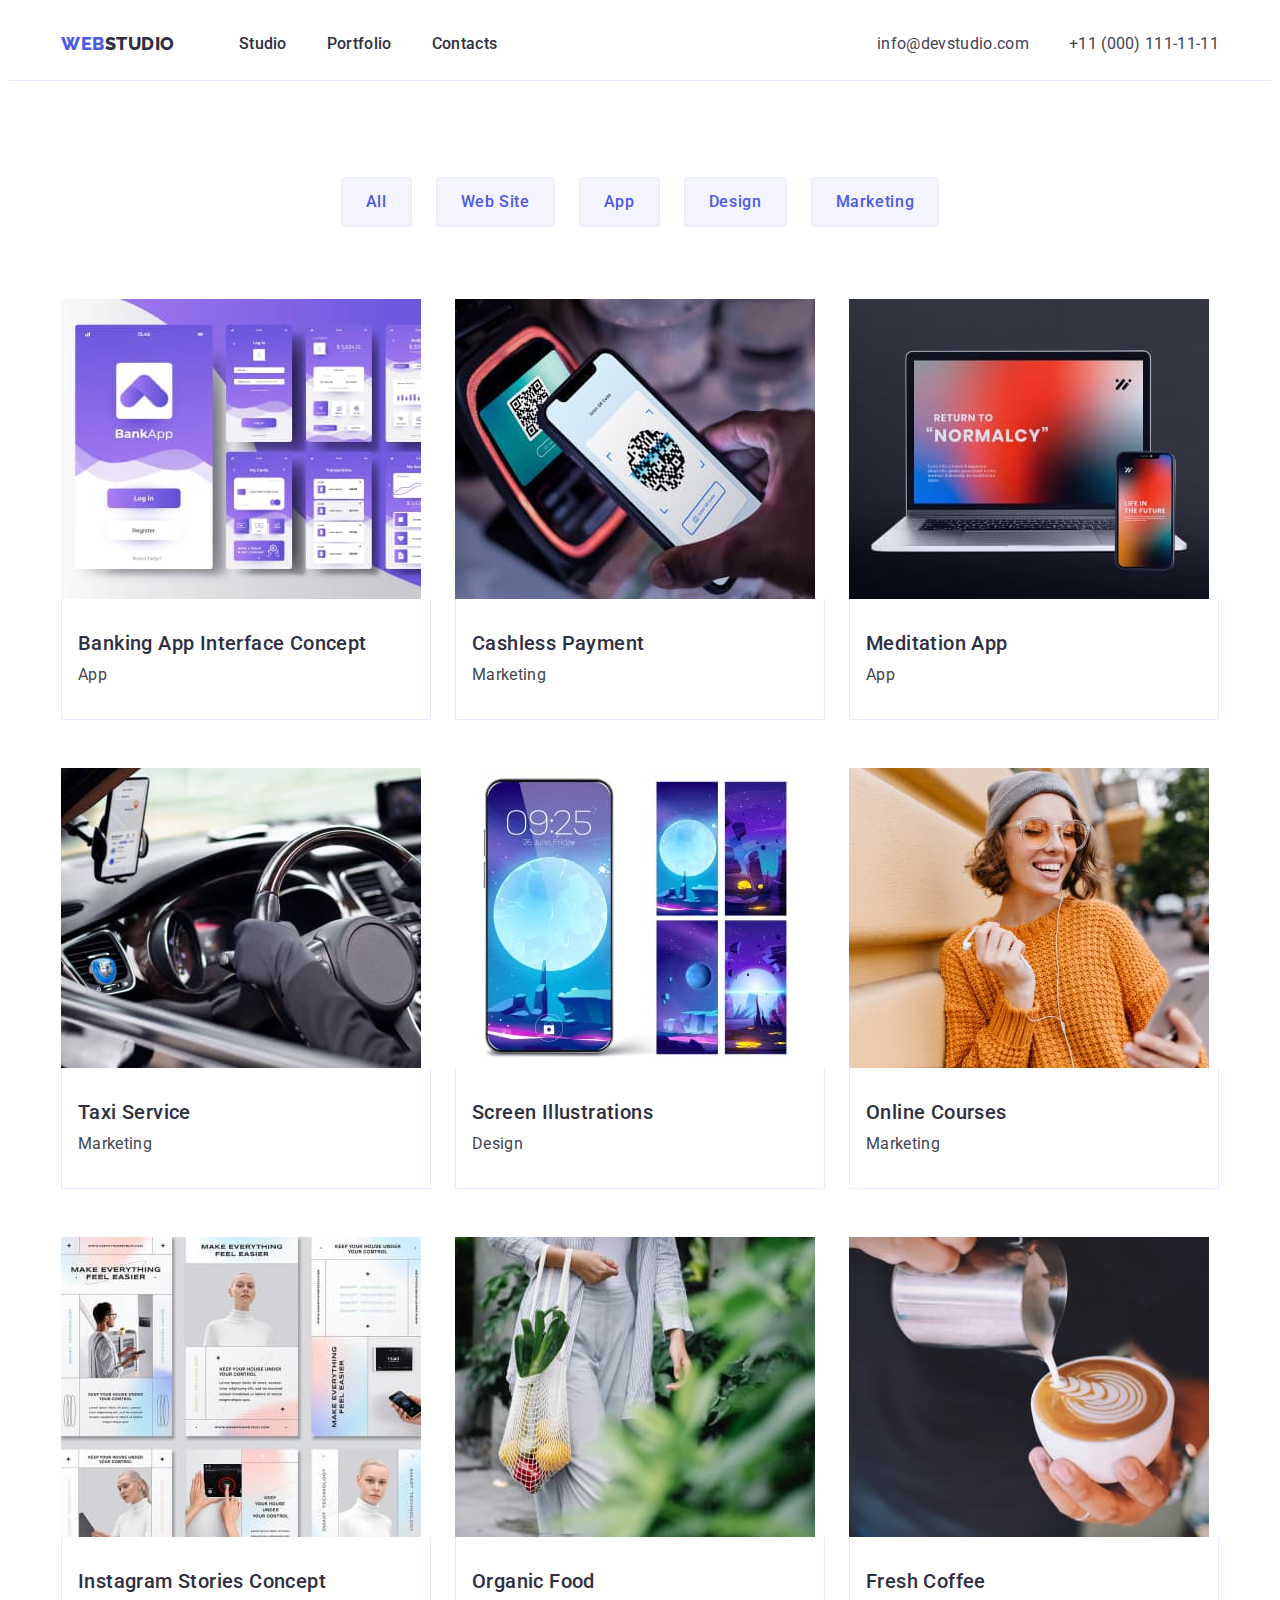
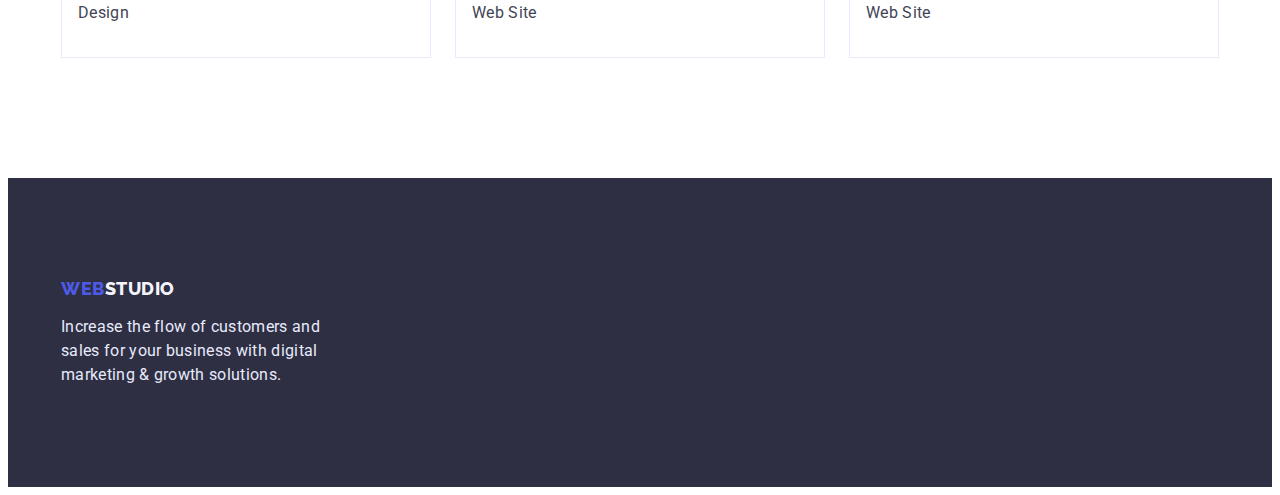
==== portfolio.html @ c9f26e2e "Initial commit" ====
<!DOCTYPE html>
<html lang="en">
  <head>
    <meta charset="UTF-8" />
    <meta http-equiv="X-UA-Compatible" content="IE=edge" />
    <meta name="viewport" content="width=device-width, initial-scale=1.0" />
    <title>Portfolio</title>
    <link rel="preconnect" href="https://fonts.googleapis.com" />
    <link rel="preconnect" href="https://fonts.gstatic.com" crossorigin />
    <link
      href="https://fonts.googleapis.com/css2?family=Raleway:wght@800&family=Roboto:wght@400;500;700;900&display=swap"
      rel="stylesheet"
    />
    <link
      rel="stylesheet"
      href="https://cdnjs.cloudflare.com/ajax/libs/modern-normalize/1.1.0/modern-normalize.min.css"
      integrity="sha512-wpPYUAdjBVSE4KJnH1VR1HeZfpl1ub8YT/NKx4PuQ5NmX2tKuGu6U/JRp5y+Y8XG2tV+wKQpNHVUX03MfMFn9Q=="
      crossorigin="anonymous"
      referrerpolicy="no-referrer"
    />
    <link rel="stylesheet" href="./css/styles.css" />
  </head>
  <body>
    <!-- Шапка -->

    <header class="page-header">
      <div class="container page-header-container">
        <nav class="page-nav">
          <a class="logo link" href="./index.html"
            >Web<span class="logo name">Studio</span></a
          >

          <ul class="site-nav-list list">
            <li class="site-nav-item">
              <a class="site-nav link" href="./index.html">Studio</a>
            </li>
            <li class="site-nav-item">
              <a class="site-nav link" href="./portfolio.html">Portfolio</a>
            </li>
            <li class="site-nav-item">
              <a class="site-nav link" href="">Contacts</a>
            </li>
          </ul>
        </nav>
        <address class="address-menu">
          <ul class="address-list list">
            <li class="address-item">
              <a class="address-item-link link" href="mailto:info@devstudio.com"
                >info@devstudio.com</a
              >
            </li>
            <li class="address-item">
              <a class="address-item-link link" href="tel:+110001111111"
                >+11 (000) 111-11-11</a
              >
            </li>
          </ul>
        </address>
      </div>
    </header>

    <!-- Меню работ -->

    <main>
      <section class="services">
        <div class="container">
          <h1 hidden class="visually-hidden">Our works</h1>
          <ul class="menu-buttons list">
            <li class="menu-item">
              <button type="button" class="menu-button">All</button>
            </li>
            <li class="menu-item">
              <button type="button" class="menu-button">Web Site</button>
            </li>
            <li class="menu-item">
              <button type="button" class="menu-button">App</button>
            </li>
            <li class="menu-item">
              <button type="button" class="menu-button">Design</button>
            </li>
            <li class="menu-item">
              <button type="button" class="menu-button">Marketing</button>
            </li>
          </ul>
          <ul class="services-list list">
            <li class="services-item">
              <a class="services-link link" href="">
                <img
                  class="services-photo"
                  src="./images/works-img-1.jpg"
                  alt="Banking app"
                  width="360"
                  height="300"
                />
                <div class="services-wrap">
                  <h2 class="services-title">Banking App Interface Concept</h2>
                  <p class="services-text">App</p>
                </div>
              </a>
            </li>
            <li class="services-item">
              <a class="services-link link" href="">
                <img
                  class="services-photo"
                  src="./images/works-img-2.jpg"
                  alt="Cashless Payment"
                  width="360"
                  height="300"
                />
                <div class="services-wrap">
                  <h2 class="services-title">Cashless Payment</h2>
                  <p class="services-text">Marketing</p>
                </div>
              </a>
            </li>
            <li class="services-item">
              <a class="services-link link" href="">
                <img
                  src="./images/works-img-3.jpg"
                  alt="Meditation app"
                  width="360"
                  height="300"
                />
                <div class="services-wrap">
                  <h2 class="services-title">Meditation App</h2>
                  <p class="services-text">App</p>
                </div>
              </a>
            </li>
            <li class="services-item">
              <a class="services-link link" href="">
                <img
                  class="services-photo"
                  src="./images/works-img-4.jpg"
                  alt="Taxi service"
                  width="360"
                  height="300"
                />
                <div class="services-wrap">
                  <h2 class="services-title">Taxi Service</h2>
                  <p class="services-text">Marketing</p>
                </div>
              </a>
            </li>
            <li class="services-item">
              <a class="services-link link" href="">
                <img
                  class="services-photo"
                  src="./images/works-img-5.jpg"
                  alt="Screen illustrations"
                  width="360"
                  height="300"
                />
                <div class="services-wrap">
                  <h2 class="services-title">Screen Illustrations</h2>
                  <p class="services-text">Design</p>
                </div>
              </a>
            </li>
            <li class="services-item">
              <a class="services-link link" href="">
                <img
                  class="services-photo"
                  src="./images/works-img-6.jpg"
                  alt="Woman takes a picture"
                  width="360"
                  height="300"
                />
                <div class="services-wrap">
                  <h2 class="services-title">Online Courses</h2>
                  <p class="services-text">Marketing</p>
                </div>
              </a>
            </li>
            <li class="services-item">
              <a class="services-link link" href="">
                <img
                  class="services-photo"
                  src="./images/works-img-7.jpg"
                  alt="Instagram stories concept"
                  width="360"
                  height="300"
                />
                <div class="services-wrap">
                  <h2 class="services-title">Instagram Stories Concept</h2>
                  <p class="services-text">Design</p>
                </div>
              </a>
            </li>
            <li class="services-item">
              <a class="services-link link" href="">
                <img
                  class="services-photo"
                  src="./images/works-img-8.jpg"
                  alt="Woman is hanging vegetables"
                  width="360"
                  height="300"
                />
                <div class="services-wrap">
                  <h2 class="services-title">Organic Food</h2>
                  <p class="services-text">Web Site</p>
                </div>
              </a>
            </li>
            <li class="services-item">
              <a class="services-link link" href="">
                <img
                  class="services-photo"
                  src="./images/works-img-9.jpg"
                  alt="A cup of coffee"
                  width="360"
                  height="300"
                />
                <div class="services-wrap">
                  <h2 class="services-title">Fresh Coffee</h2>
                  <p class="services-text">Web Site</p>
                </div>
              </a>
            </li>
          </ul>
        </div>
      </section>
    </main>

    <!-- Подвал -->

    <footer class="footer">
      <div class="container">
        <a class="footer-link logo link" href="./index.html"
          >Web<span class="footer-name-logo">Studio</span></a
        >
        <p class="footer-text">
          Increase the flow of customers and sales for your business with
          digital marketing & growth solutions.
        </p>
      </div>
    </footer>
  </body>
</html>
---- css/styles.css ----
:root {
  --primary-text-color: #434455;
  --title-text-color: #2e2f42;
  --accent-color: #4d5ae5;
  --primary-white-color: #ffffff;
  --second-background-color: #f4f4fd;
  --hover-focus-color: #404bbf;
}

body {
  background-color: var(--primary-white-color);
  color: var(--primary-text-color);

  font-family: "Roboto", sans-serif;
  font-size: 16px;
  line-height: 1.5;
  letter-spacing: 0.02em;
}

h1,
h2,
h3,
h4,
h5,
h6,
p {
  margin-top: 0;
  margin-bottom: 0;
}

.list {
  list-style: none;
  padding-left: 0;
  margin: 0;
}

.link {
  text-decoration: none;
}

img {
  display: block;
  max-width: 100%;
  height: auto;
}

button {
  display: block;
  cursor: pointer;
  border: none;
  border-radius: 4px;
}

address {
  font-style: normal;
}

.page-header {
  border-bottom: 1px solid #e7e9fc;
}

.container {
  width: 1158px;
  margin: 0 auto;
  padding: 0 15px;
}

.section {
  padding-top: 120px;
  padding-bottom: 120px;
}

.visually-hiden {
  position: absolute;
  width: 1px;
  height: 1px;
  margin: -1px;
  border: 0;
  padding: 0;
  white-space: nowrap;
  clip-path: inset(100%);
  clip: rect(0 0 0 0);
  overflow: hidden;
}

.logo.link {
  color: var(--accent-color);
  font-family: "Raleway", sans-serif;
  font-weight: 800;
  font-size: 18px;
  line-height: 1.17;
  letter-spacing: 0.03em;
  text-transform: uppercase;
  text-decoration: none;
}

.name {
  color: var(--title-text-color);
}

/* ---------------SITE NAV-------------------- */

.page-header-container {
  display: flex;
  align-items: center;
}

.page-nav {
  display: flex;
  align-items: center;
}

.site-nav-list {
  display: flex;
  align-items: center;
  margin-left: 64px;
}

.site-nav-item:not(:last-child) {
  margin-right: 40px;
}

.site-nav-list .link {
  display: block;
  padding-top: 24px;
  padding-bottom: 24px;

  color: var(--title-text-color);
  font-weight: 500;
  font-size: 16px;
  line-height: 1.5;
}

.link:hover,
.link:focus {
  color: var(--hover-focus-color);
}

.address-list {
  display: flex;
}

.address-item:not(:last-child) {
  margin-right: 40px;
}
.address-menu {
  margin-left: auto;
}

.address-item-link.link {
  color: var(--primary-text-color);
}

.address-list .link:hover,
.address-list .link:focus {
  color: var(--hover-focus-color);
}

/* ---------------HERO-------------------- */

.hero {
  background-color: var(--title-text-color);
  text-align: center;
  padding-top: 188px;
  padding-bottom: 188px;
}

.hero-title {
  color: var(--primary-white-color);

  font-size: 56px;
  line-height: 1.07;
  letter-spacing: 0.02em;
  margin: 0 auto 48px;
  max-width: 496px;
}

.hero-button {
  display: inline-block;
  color: var(--primary-white-color);
  background-color: var(--accent-color);
  padding: 16px 32px;
  border-radius: 4px;
  min-width: 169px;

  font-family: inherit;
  font-weight: 500;
  font-size: 16px;
  line-height: 1.5;
  align-items: center;
  letter-spacing: 0.04em;

  cursor: pointer;
  border: none;
}

.hero-button:hover,
.hero-button:focus {
  background-color: var(--hover-focus-color);
}

/* ---------------EXAMPLES AND ADVICES-------------------- */

.advices-list {
  display: flex;
}
.advices-item {
  width: calc((100% - 72px) / 4);
}
.advices-item:not(:last-child) {
  margin-right: 24px;
}
.advices-section-title,
.advices-item-title {
  color: var(--title-text-color);

  letter-spacing: 0.02em;
  font-weight: 500;
  font-size: 20px;
  line-height: 1.2;
  margin-bottom: 8px;
}

.works-section-title,
.employee-section-title {
  font-size: 36px;
  line-height: 1.11;
  text-align: center;
  text-transform: capitalize;
  color: var(--title-text-color);
  letter-spacing: 0.02em;
  margin-bottom: 72px;
}

/* ---------------WORKS------------------- */

.works.section {
  padding-top: 0;
}

.works-list {
  display: flex;
}
.works-item {
  width: calc((100% - 48px) / 3);
}
.works-item:not(:last-child) {
  margin-right: 24px;
}

/* ---------------OUR TEAM------------------- */

.employee.section {
  background-color: var(--second-background-color);
}

.employee-item {
  background-color: var(--primary-white-color);
  width: calc((100% - 72px) / 4);
}

.employee-item:not(:last-child) {
  margin-right: 24px;
}
.employees-list {
  display: flex;
}

.padding-cards {
  padding: 32px 16px;
}

.employees-list .employee-item-title {
  color: var(--title-text-color);

  letter-spacing: 0.02em;
  font-weight: 500;
  font-size: 20px;
  line-height: 1.2;
  text-align: center;
  margin-bottom: 8px;
}

.employee-position {
  font-size: 16px;
  text-align: center;
}

/* ---------------FOOTER-------------------- */

.footer {
  background-color: var(--title-text-color);
  padding-top: 100px;
  padding-bottom: 100px;
}

.footer-link.logo {
  display: block;
  margin-bottom: 16px;
}
.footer-name-logo {
  color: #f4f4fd;
}

.footer-text {
  color: #e7e9fc;
  width: 264px;
}

/* ---------------PORTFOLIO HTML-------------------- */

/* ---------------MENU BUTTONS-------------------- */
.menu-buttons.list {
  display: flex;
  justify-content: center;
}
.menu-item:not(:last-child) {
  margin-right: 24px;
}
.menu-button {
  padding: 12px 24px;
  color: var(--accent-color);
  background-color: var(--second-background-color);

  font-family: inherit;
  font-weight: 500;
  font-size: 16px;
  line-height: 1.5;
  letter-spacing: 0.04em;
  border: none;
  cursor: pointer;

  border: 1px solid #e7e9fc;
  border-radius: 4px;
}

.menu-button:hover,
.menu-button:focus {
  color: var(--primary-white-color);
  background-color: var(--hover-focus-color);
}

.menu-buttons.list {
  margin-bottom: 72px;
}

/* ---------------SERVICES-------------------- */

.services {
  padding-top: 96px;
  padding-bottom: 120px;
}

.services-list.list {
  display: flex;
  flex-wrap: wrap;
}

.services-item {
  width: calc((100% - 48px) / 3);
}

.services-item:not(:nth-child(3n)) {
  margin-right: 24px;
}
.services-item:not(:nth-last-child(-n + 3)) {
  margin-bottom: 48px;
}

.services-wrap {
  padding: 32px 0 32px 16px;
  border: 1px solid #e7e9fc;
  border-top: none;
}
.services-title {
  margin-bottom: 8px;
  color: var(--title-text-color);

  font-weight: 500;
  font-size: 20px;
  line-height: 1.2;
  letter-spacing: 0.02em;
}

.services-text {
  color: var(--primary-text-color);

  font-size: 16px;
  line-height: 1.5;
  letter-spacing: 0.02em;
}
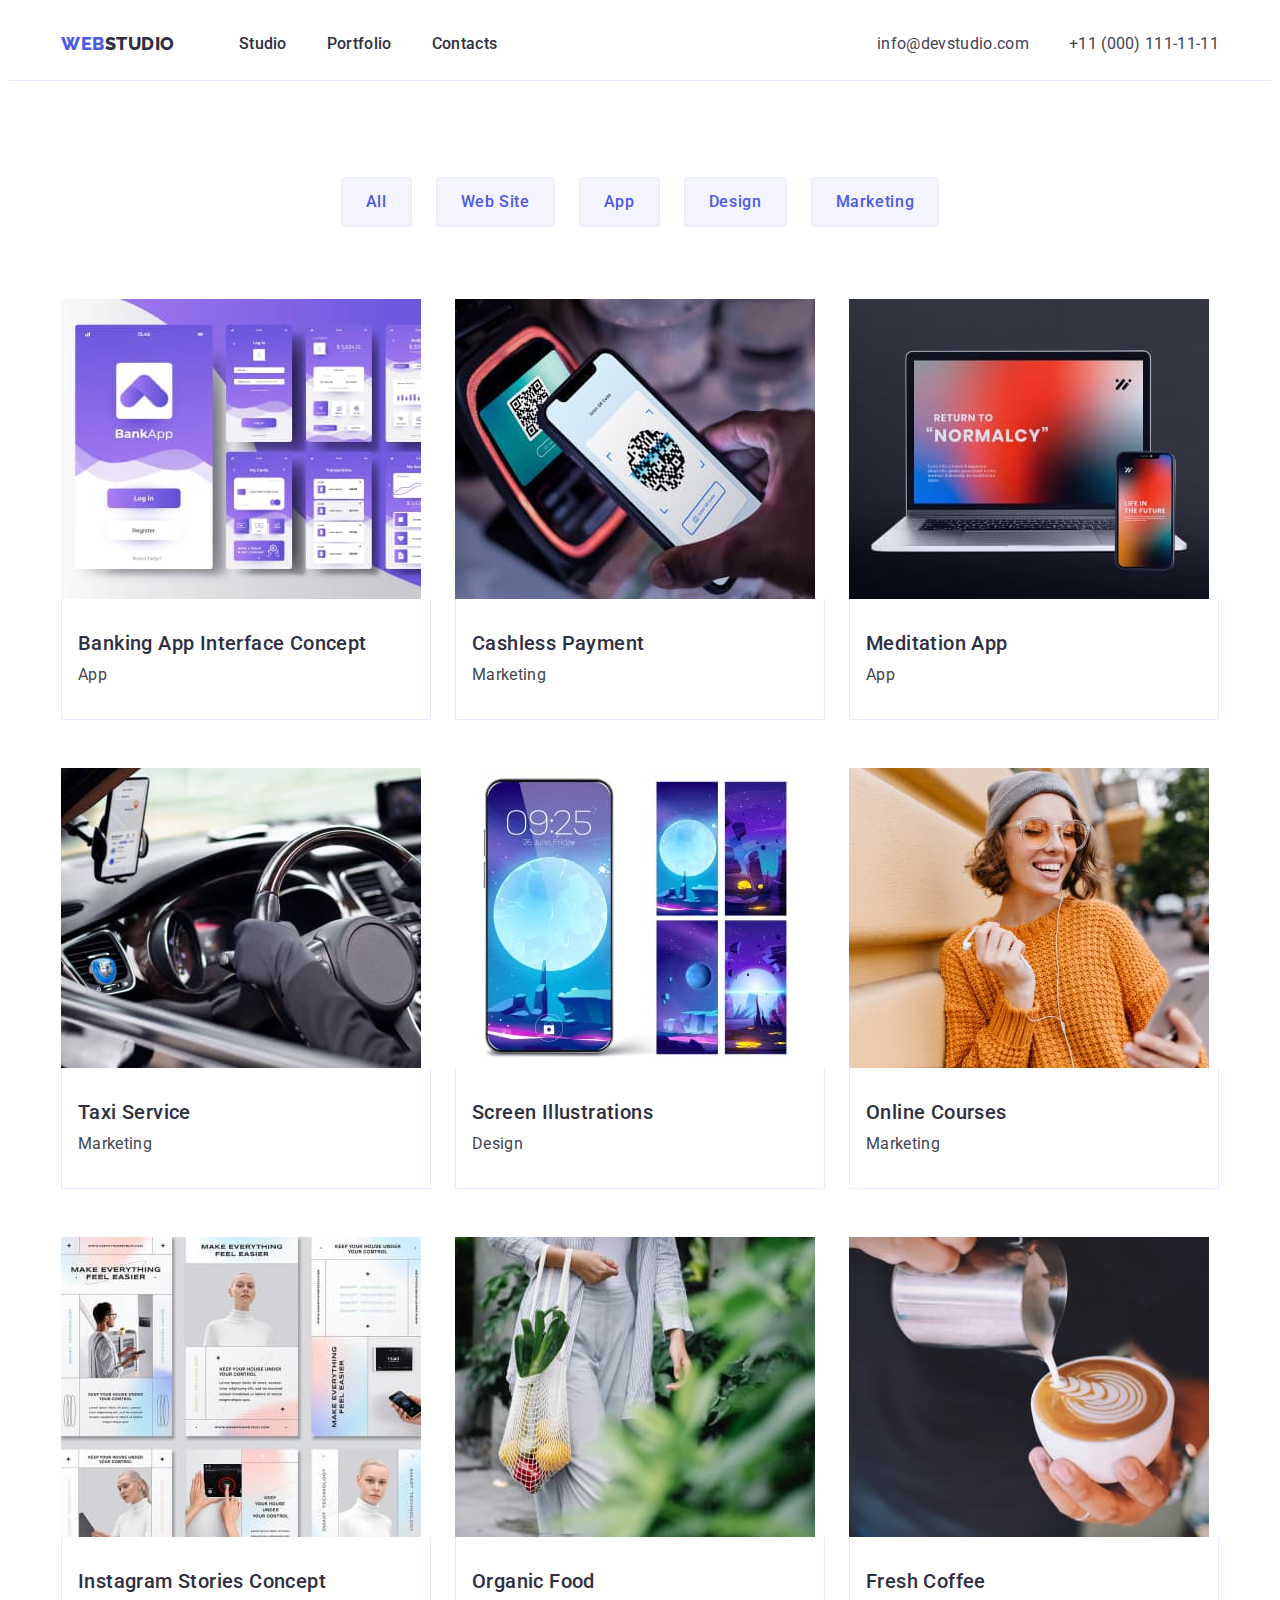
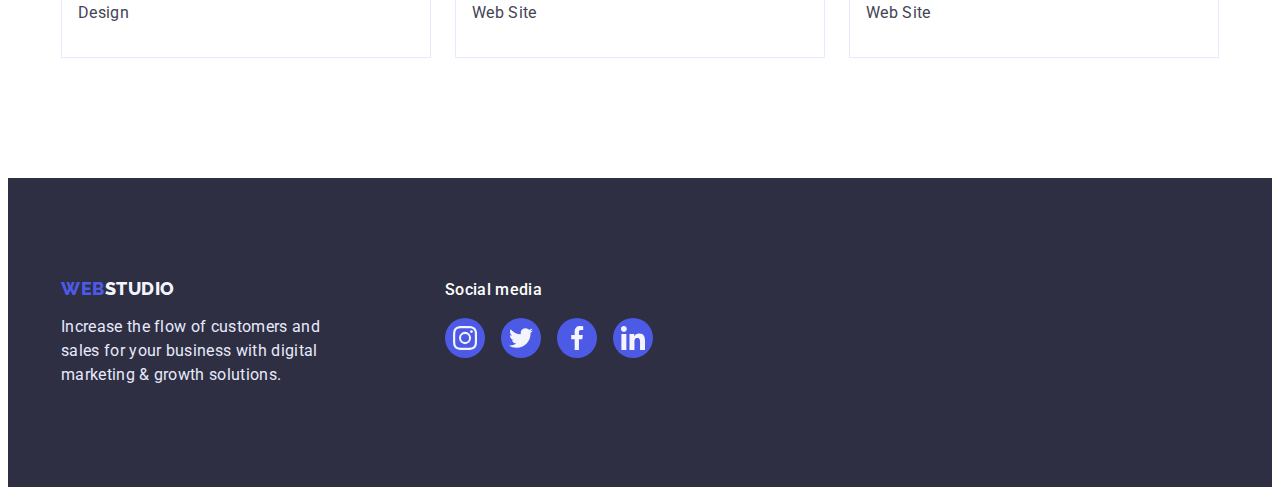
==== commit 24560b5d: "add icons, positioning and styling" ====
--- a/portfolio.html
+++ b/portfolio.html
@@ -29,16 +29,17 @@
           <a class="logo link" href="./index.html"
             >Web<span class="logo name">Studio</span></a
           >
-
           <ul class="site-nav-list list">
             <li class="site-nav-item">
-              <a class="site-nav link" href="./index.html">Studio</a>
+              <a class="site-nav-link link" href="./index.html">Studio</a>
             </li>
             <li class="site-nav-item">
-              <a class="site-nav link" href="./portfolio.html">Portfolio</a>
+              <a class="site-nav-link link" href="./portfolio.html"
+                >Portfolio</a
+              >
             </li>
             <li class="site-nav-item">
-              <a class="site-nav link" href="">Contacts</a>
+              <a class="site-nav-link link" href="">Contacts</a>
             </li>
           </ul>
         </nav>
@@ -58,7 +59,6 @@
         </address>
       </div>
     </header>
-
     <!-- Меню работ -->
 
     <main>
@@ -225,14 +225,49 @@
     <!-- Подвал -->
 
     <footer class="footer">
-      <div class="container">
-        <a class="footer-link logo link" href="./index.html"
-          >Web<span class="footer-name-logo">Studio</span></a
-        >
-        <p class="footer-text">
-          Increase the flow of customers and sales for your business with
-          digital marketing & growth solutions.
-        </p>
+      <div class="container footer-wrap">
+        <div class="footer-box">
+          <a class="footer-link logo link" href="./index.html"
+            >Web<span class="footer-name-logo">Studio</span></a
+          >
+          <p class="footer-text">
+            Increase the flow of customers and sales for your business with
+            digital marketing & growth solutions.
+          </p>
+        </div>
+        <div class="footer-soc-box">
+          <h3 class="social-title">Social media</h3>
+          <ul class="footer-soc-list list">
+            <li class="footer-soc-item">
+              <a class="footer-soc-link link" href="">
+                <svg class="footer-soc-icon" width="24" height="24">
+                  <use href="./images/icons.svg#icon-instagram"></use>
+                </svg>
+              </a>
+            </li>
+            <li class="footer-soc-item">
+              <a class="footer-soc-link link" href="">
+                <svg class="footer-soc-icon" width="24" height="19,5">
+                  <use href="./images/icons.svg#icon-twitter"></use>
+                </svg>
+              </a>
+            </li>
+            <li class="footer-soc-item">
+              <a class="footer-soc-link link" href="">
+                <svg class="footer-soc-icon" width="24" height="24">
+                  <use href="./images/icons.svg#icon-facebook"></use>
+                </svg>
+              </a>
+            </li>
+            <li class="footer-soc-item">
+              <a class="footer-soc-link link" href="">
+                <svg class="footer-soc-icon" width="24" height="24">
+                  <use href="./images/icons.svg#icon-linkedin"></use>
+                </svg>
+              </a>
+            </li>
+          </ul>
+        </div>
       </div>
     </footer>
   </body>
--- a/css/styles.css
+++ b/css/styles.css
@@ -5,6 +5,16 @@
   --primary-white-color: #ffffff;
   --second-background-color: #f4f4fd;
   --hover-focus-color: #404bbf;
+  --bg-hero-gradient: linear-gradient(
+    rgba(46, 47, 66, 0.7),
+    rgba(46, 47, 66, 0.7)
+  );
+  --bg-icon-color: #f4f4fd;
+  --border-color: #e7e9fc;
+  --companies-icons-color: #8e8f99;
+  --footer-soc-bg-color: #31d0aa;
+  --cards-shadow: 0px 1px 6px rgba(46, 47, 66, 0.08),
+    0px 1px 1px rgba(46, 47, 66, 0.16), 0px 2px 1px rgba(46, 47, 66, 0.08);
 }
 
 body {
@@ -56,7 +66,7 @@
 }
 
 .page-header {
-  border-bottom: 1px solid #e7e9fc;
+  border-bottom: 1px solid var(--border-color);
 }
 
 .container {
@@ -131,8 +141,8 @@
   line-height: 1.5;
 }
 
-.link:hover,
-.link:focus {
+.site-nav-link.link:hover,
+.site-nav-link.link:focus {
   color: var(--hover-focus-color);
 }
 
@@ -148,6 +158,8 @@
 }
 
 .address-item-link.link {
+  padding-top: 24px;
+  padding-bottom: 24px;
   color: var(--primary-text-color);
 }
 
@@ -159,8 +171,15 @@
 /* ---------------HERO-------------------- */
 
 .hero {
+  height: 600px;
+  max-width: 1440px;
+  margin: 0 auto;
+  text-align: center;
   background-color: var(--title-text-color);
-  text-align: center;
+  background-image: var(--bg-hero-gradient), url(../images/hero-bg.jpg);
+  background-repeat: no-repeat;
+  background-position: center;
+  background-size: cover;
   padding-top: 188px;
   padding-bottom: 188px;
 }
@@ -210,6 +229,16 @@
 .advices-item:not(:last-child) {
   margin-right: 24px;
 }
+.icon-box {
+  height: 112px;
+  display: flex;
+  align-items: center;
+  justify-content: center;
+  margin-bottom: 8px;
+  border-radius: 4px;
+  background-color: var(--bg-icon-color);
+}
+
 .advices-section-title,
 .advices-item-title {
   color: var(--title-text-color);
@@ -243,6 +272,7 @@
 }
 .works-item {
   width: calc((100% - 48px) / 3);
+  border: 1px solid var(--border-color);
 }
 .works-item:not(:last-child) {
   margin-right: 24px;
@@ -257,6 +287,8 @@
 .employee-item {
   background-color: var(--primary-white-color);
   width: calc((100% - 72px) / 4);
+  box-shadow: var(--cards-shadow);
+  border-radius: 0px 0px 4px 4px;
 }
 
 .employee-item:not(:last-child) {
@@ -266,7 +298,7 @@
   display: flex;
 }
 
-.padding-cards {
+.employee-item-wrap {
   padding: 32px 16px;
 }
 
@@ -284,6 +316,75 @@
 .employee-position {
   font-size: 16px;
   text-align: center;
+  margin-bottom: 8px;
+}
+
+.employee-network-list {
+  display: flex;
+  gap: 24px;
+}
+
+.employee-network-item {
+  width: 40px;
+  height: 40px;
+}
+.soc-network-link {
+  width: 100%;
+  height: 100%;
+  display: flex;
+  justify-content: center;
+  align-items: center;
+  background-color: var(--accent-color);
+  border-radius: 50%;
+}
+
+.soc-network-link:hover,
+.soc-network-link:focus {
+  background-color: var(--hover-focus-color);
+}
+.soc-network-icon {
+  fill: var(--bg-icon-color);
+}
+
+/* ---------------CUSTOMERS-------------------- */
+
+.customers-title {
+  font-size: 36px;
+  line-height: 1.11;
+  text-align: center;
+  letter-spacing: 0.02em;
+  text-transform: capitalize;
+  margin-bottom: 72px;
+  color: var(--title-text-color);
+}
+
+.customers-list {
+  display: flex;
+  gap: 24px;
+}
+.customers-item {
+  width: 168px;
+  height: 88px;
+}
+.customers-link {
+  display: flex;
+  width: 100%;
+  height: 100%;
+  justify-content: center;
+  align-items: center;
+  border: 1px solid #8e8f99;
+  border-radius: 4px;
+  color: var(--companies-icons-color);
+}
+
+.customers-link:hover,
+.customers-link:focus {
+  color: var(--hover-focus-color);
+  border-color: var(--hover-focus-color);
+}
+
+.customers-logo {
+  fill: currentColor;
 }
 
 /* ---------------FOOTER-------------------- */
@@ -293,7 +394,12 @@
   padding-top: 100px;
   padding-bottom: 100px;
 }
-
+.footer-wrap {
+  display: flex;
+}
+.footer-box {
+  margin-right: 120px;
+}
 .footer-link.logo {
   display: block;
   margin-bottom: 16px;
@@ -307,6 +413,45 @@
   width: 264px;
 }
 
+.footer-soc-box {
+}
+
+.social-title {
+  font-weight: 500;
+  font-size: 16px;
+  line-height: 1.5;
+  letter-spacing: 0.02em;
+  color: var(--primary-white-color);
+  margin-bottom: 16px;
+}
+.footer-soc-list {
+  display: flex;
+  gap: 16px;
+}
+
+.footer-soc-item {
+  width: 40px;
+  height: 40px;
+}
+.footer-soc-link {
+  width: 100%;
+  height: 100%;
+  display: flex;
+  justify-content: center;
+  align-items: center;
+  background-color: var(--accent-color);
+  border-radius: 50%;
+}
+
+.footer-soc-icon {
+  fill: var(--bg-icon-color);
+}
+
+.footer-soc-link:hover,
+.footer-soc-link:focus {
+  background-color: var(--footer-soc-bg-color);
+}
+
 /* ---------------PORTFOLIO HTML-------------------- */
 
 /* ---------------MENU BUTTONS-------------------- */
@@ -318,6 +463,7 @@
   margin-right: 24px;
 }
 .menu-button {
+  display: inline-block;
   padding: 12px 24px;
   color: var(--accent-color);
   background-color: var(--second-background-color);
@@ -330,7 +476,7 @@
   border: none;
   cursor: pointer;
 
-  border: 1px solid #e7e9fc;
+  border: 1px solid var(--border-color);
   border-radius: 4px;
 }
 
@@ -338,6 +484,9 @@
 .menu-button:focus {
   color: var(--primary-white-color);
   background-color: var(--hover-focus-color);
+  box-shadow: 0px 3px 1px rgba(0, 0, 0, 0.1), 0px 2px 1px rgba(0, 0, 0, 0.08),
+    0px 2px 2px rgba(0, 0, 0, 0.12);
+  border: 1px solid transparent;
 }
 
 .menu-buttons.list {
@@ -366,10 +515,16 @@
 .services-item:not(:nth-last-child(-n + 3)) {
   margin-bottom: 48px;
 }
-
+.services-link {
+  display: block;
+}
+.services-link.link:hover,
+.services-link.link:focus {
+  box-shadow: var(--cards-shadow);
+}
 .services-wrap {
   padding: 32px 0 32px 16px;
-  border: 1px solid #e7e9fc;
+  border: 1px solid var(--border-color);
   border-top: none;
 }
 .services-title {
@@ -384,8 +539,4 @@
 
 .services-text {
   color: var(--primary-text-color);
-
-  font-size: 16px;
-  line-height: 1.5;
-  letter-spacing: 0.02em;
-}
+}
